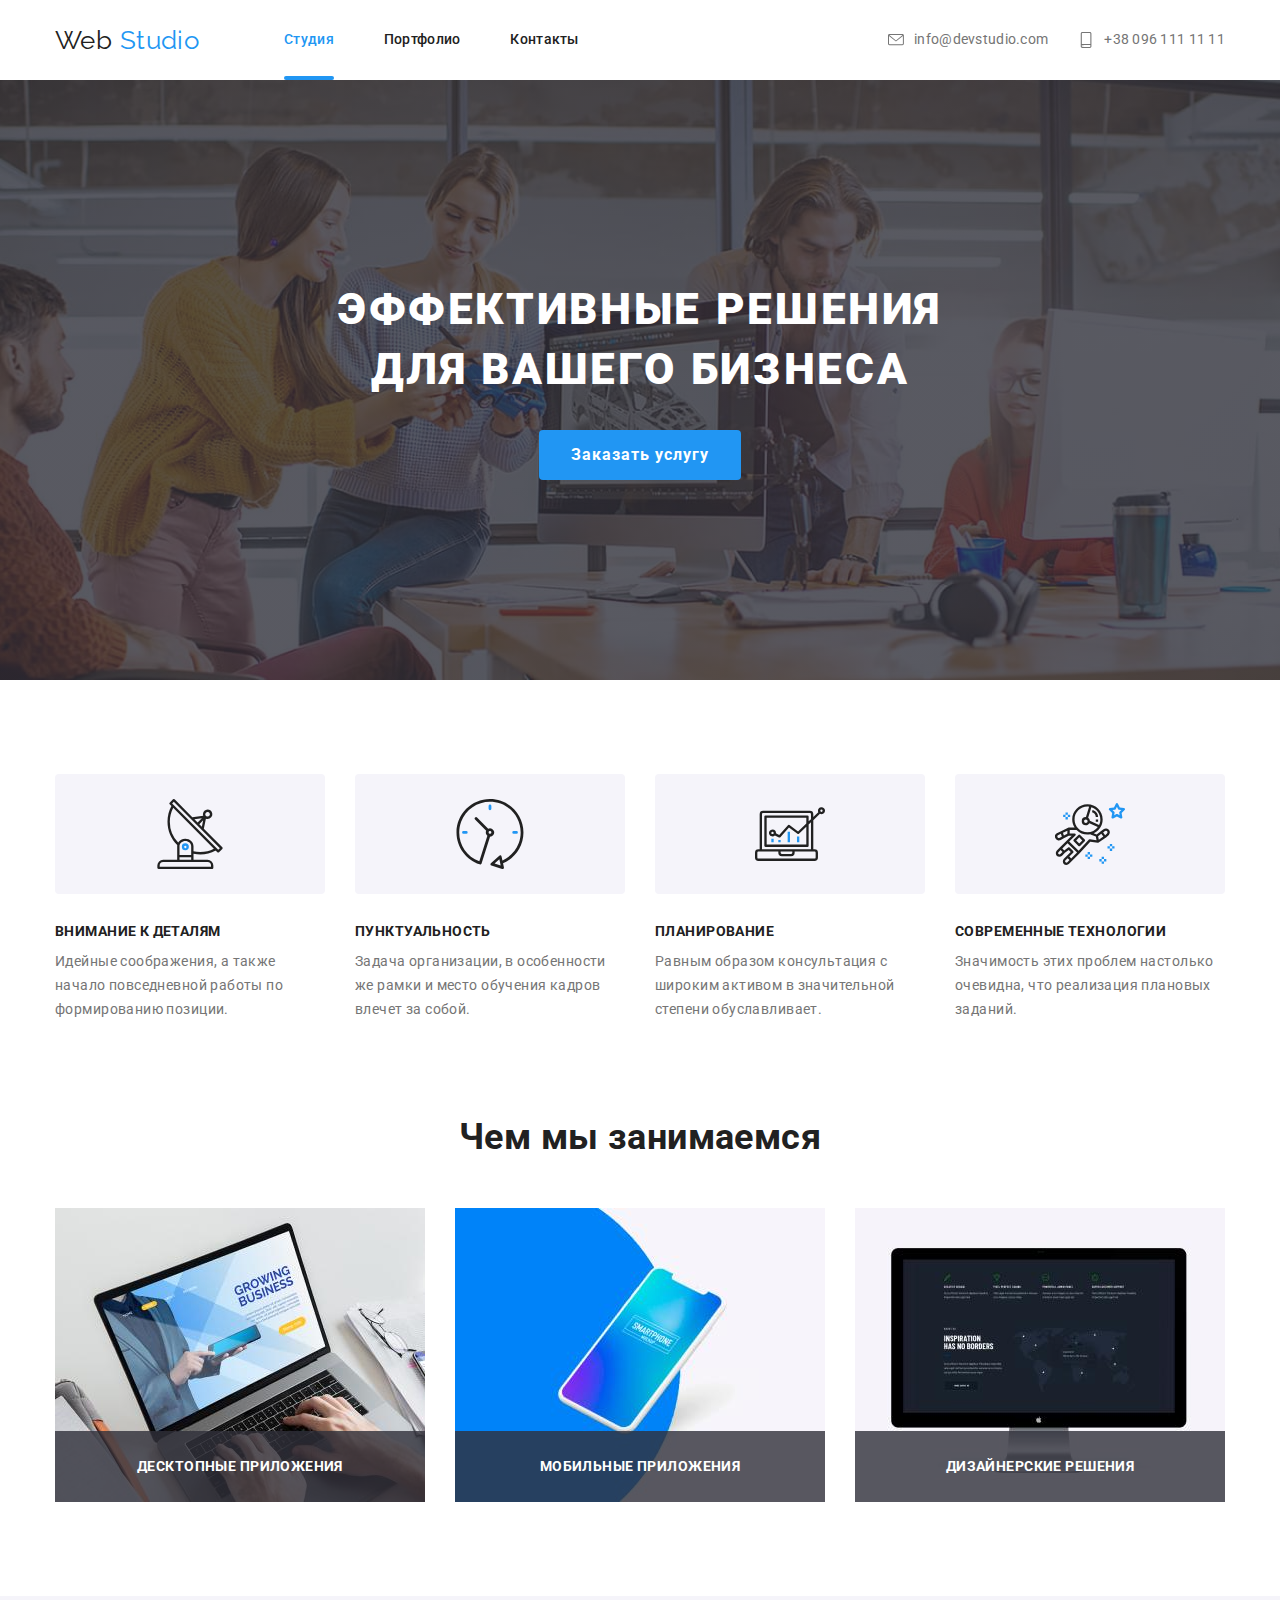
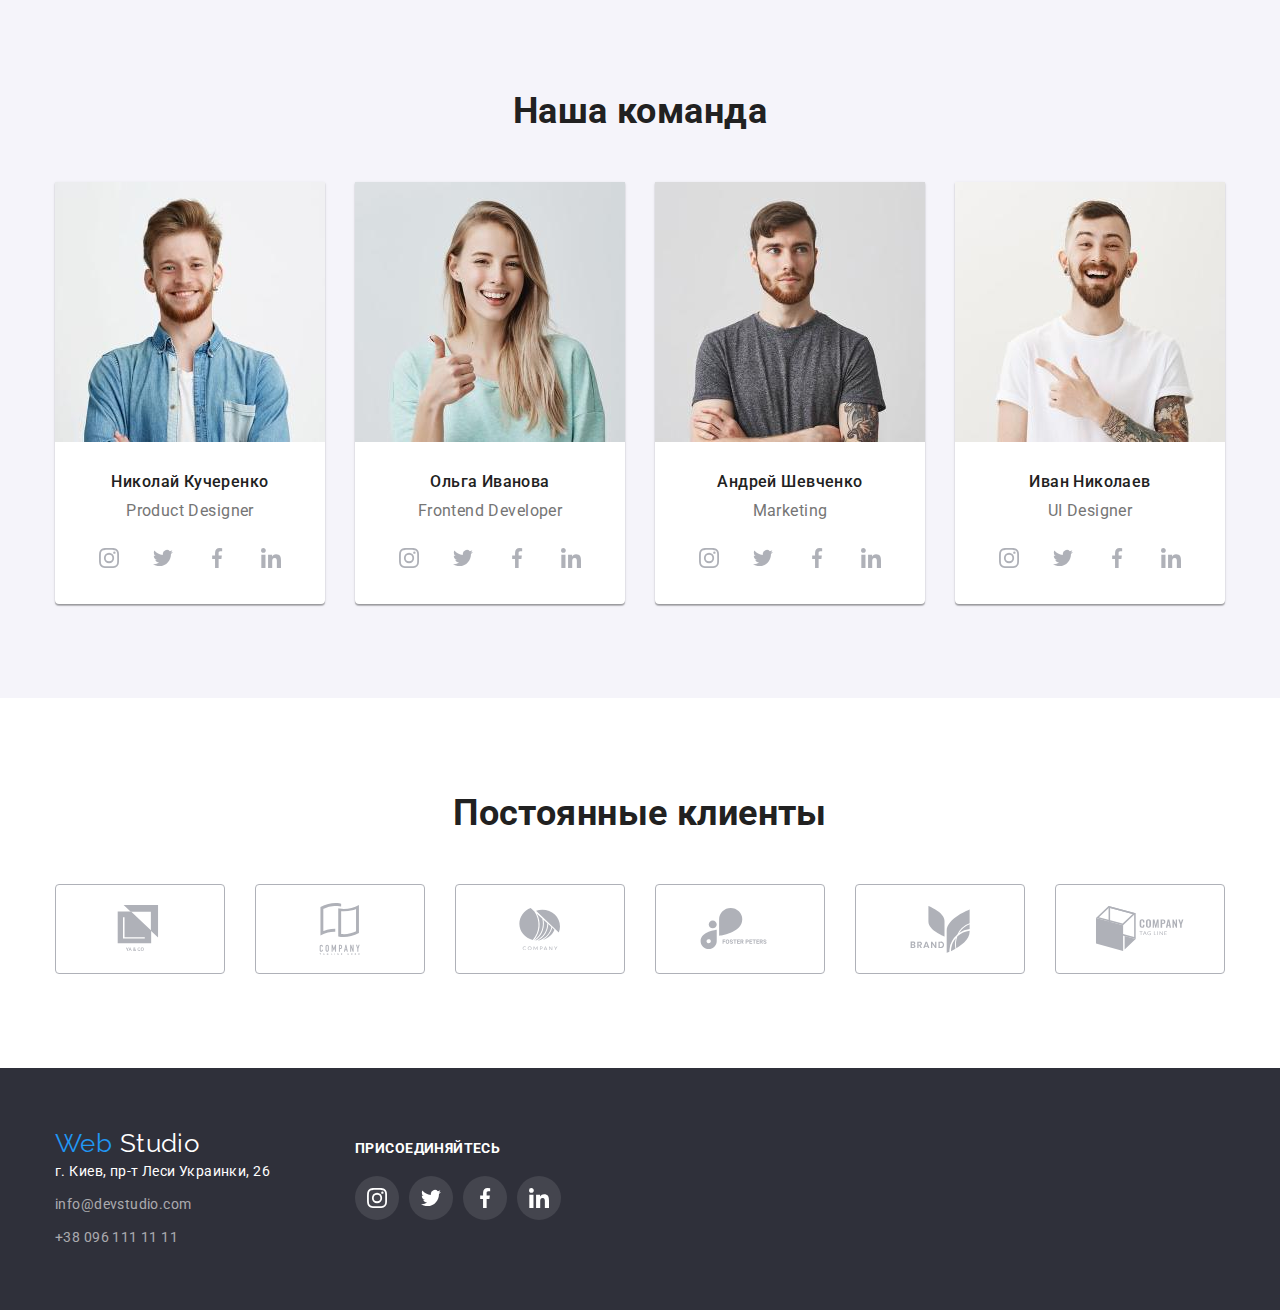
==== index.html @ b004049b "HW 5 copy" ====
<!DOCTYPE html>
<html lang="ru">
  <head>
    <meta charset="UTF-8" />
    <meta name="viewport" content="width=device-width, initial-scale=1.0" />
    <title>Web Studio</title>
    <link
      href="https://fonts.googleapis.com/css2?family=Raleway:wght@700&family=Roboto:wght@400;500;700;900&display=swap"
      rel="stylesheet"
    />
    <link
      rel="stylesheet"
      href="https://cdnjs.cloudflare.com/ajax/libs/modern-normalize/0.7.0/modern-normalize.min.css"
    />
    <link rel="stylesheet" href="./css/style.css" />
  </head>
  <body>
    <!-- Шапка сайта -->
    <header class="header">
      <div class="header-conitaner container">
        <nav class="navigation">
          <a class="logo" href="./index.html" aria-label="Логотип"
            >Web <span class="logo-accent">Studio</span></a
          >
          <ul class="navgiation-list list">
            <li class="navigation-list-item">
              <a class="navigation-list-link link active-page" href="index.html"
                >Студия</a
              >
            </li>
            <li class="navigation-list-item">
              <a class="navigation-list-link link" href="./portfolio.html"
                >Портфолио</a
              >
            </li>
            <li class="navigation-list-item">
              <a class="navigation-list-link link" href="">Контакты</a>
            </li>
          </ul>
        </nav>
        <address class="adress">
          <ul class="adress-list list">
            <li class="adress-list-item">
              <a
                class="header-adress-link link"
                href="mailto:info@devstudio.com"
                lang="en"
              >
                <svg class="adress-list-icon" , width="16" , height="11.2">
                  <use href="./images/sprite.svg#envelope"></use>
                </svg>
                info@devstudio.com
              </a>
            </li>
            <li class="adress-list-item">
              <a class="header-adress-link link" href="tel:+380961111111">
                <svg class="adress-list-icon" , width="10" , height="14.9">
                  <use href="./images/sprite.svg#smartphone"></use>
                </svg>
                +38 096 111 11 11
              </a>
            </li>
          </ul>
        </address>
      </div>
    </header>
    <main>
      <!--HERO секция-->
      <section class="hero">
        <div class="container">
          <h1 class="hero-title">
            Эффективные решения <br />
            для вашего бизнеса
          </h1>
          <button class="modal-btn">Заказать услугу</button>
        </div>
      </section>
      <!--Почему мы-->
      <section class="about-us-section section">
        <div class="container">
          <h2 class="section-header" hidden>Почему мы</h2>
          <ul class="about-us-list list">
            <li class="about-us-list-item details">
              <div class="about-us-list-img-block">
                <svg class="about-us-icon">
                  <use href="./images/sprite.svg#antenna"></use>
                </svg>
              </div>
              <h3 class="about-us-list-header">Внимание к деталям</h3>
              <p class="about-us-list-text">
                Идейные соображения, а также начало повседневной работы по
                формированию позиции.
              </p>
            </li>
            <li class="about-us-list-item on-time">
              <div class="about-us-list-img-block">
                <svg class="about-us-icon">
                  <use href="./images/sprite.svg#clock"></use>
                </svg>
              </div>
              <h3 class="about-us-list-header">Пунктуальность</h3>
              <p class="about-us-list-text">
                Задача организации, в особенности же рамки и место обучения
                кадров влечет за собой.
              </p>
            </li>
            <li class="about-us-list-item planning">
              <div class="about-us-list-img-block">
                <svg class="about-us-icon">
                  <use href="./images/sprite.svg#diagram"></use>
                </svg>
              </div>
              <h3 class="about-us-list-header">Планирование</h3>
              <p class="about-us-list-text">
                Равным образом консультация с широким активом в значительной
                степени обуславливает.
              </p>
            </li>
            <li class="about-us-list-item techno">
              <div class="about-us-list-img-block">
                <svg class="about-us-icon">
                  <use href="./images/sprite.svg#astronaut"></use>
                </svg>
              </div>
              <h3 class="about-us-list-header">Современные технологии</h3>
              <p class="about-us-list-text">
                Значимость этих проблем настолько очевидна, что реализация
                плановых заданий.
              </p>
            </li>
          </ul>
        </div>
      </section>
      <!--Чем мы занимаемся-->
      <section class="what-we-do section">
        <div class="container">
          <h2 class="section-header">Чем мы занимаемся</h2>
          <ul class="what-we-do-list list">
            <li class="what-we-do-list-item">
              <img
                class="what-we-do-list-img"
                src="./images/whatwedo/notebook.jpg"
                alt="фото ноутбука"
                width="370"
                height="294"
              />
              <h3 class="what-we-do-list-name">Десктопные приложения</h3>
            </li>
            <li class="what-we-do-list-item">
              <img
                class="what-we-do-list-img"
                src="./images/whatwedo/mobile.jpg"
                alt="фото мобильного телефона"
                width="370"
                height="294"
              />
              <h3 class="what-we-do-list-name">Мобильные приложения</h3>
            </li>
            <li class="what-we-do-list-item">
              <img
                class="what-we-do-list-img"
                src="./images/whatwedo/desktop.jpg"
                alt="фото настольного компютера"
                width="370"
                height="294"
              />
              <h3 class="what-we-do-list-name">Дизайнерские решения</h3>
            </li>
          </ul>
        </div>
      </section>
      <!--Наша команда-->
      <section class="our-team section">
        <div class="container">
          <h3 class="section-header">Наша команда</h3>
          <ul class="our-team-list list">
            <li class="our-team-list-item">
              <img
                class="our-team-list-img"
                src="./images/team/member1.jpg"
                alt="фото сотрудника"
                width="270"
                height="260"
              />
              <h3 class="out-team-list-name">Николай Кучеренко</h3>
              <p class="our-team-list-position" lang="en">Product Designer</p>
              <ul class="our-team-social-links-list list">
                <li class="our-team-social-links">
                  <a
                    class="our-team-social-links-item link"
                    href=""
                    aria-label="ссылка на инстаграм"
                  >
                    <span class="visually-hidden">Insragram</span>
                    <svg class="our-team-social-links-icon">
                      <use href="./images/sprite.svg#instagram"></use>
                    </svg>
                  </a>
                </li>
                <li class="our-team-social-links">
                  <a
                    class="our-team-social-links-item link"
                    href=""
                    aria-label="ссылка на твиттер"
                  >
                    <span class="visually-hidden">Twitter</span>
                    <svg class="our-team-social-links-icon">
                      <use href="./images/sprite.svg#twitter"></use>
                    </svg>
                  </a>
                </li>
                <li class="our-team-social-links">
                  <a
                    class="our-team-social-links-item link"
                    href=""
                    aria-label="ссылка на фейсбук"
                  >
                    <span class="visually-hidden">Facebook</span>
                    <svg class="our-team-social-links-icon">
                      <use href="./images/sprite.svg#facebook"></use>
                    </svg>
                  </a>
                </li>
                <li class="our-team-social-links">
                  <a
                    class="our-team-social-links-item link"
                    href=""
                    aria-label="ссылка на линкедин"
                  >
                    <span class="visually-hidden">LinkedIn</span>
                    <svg class="our-team-social-links-icon">
                      <use href="./images/sprite.svg#linkedin"></use>
                    </svg>
                  </a>
                </li>
              </ul>
            </li>
            <li class="our-team-list-item">
              <img
                class="our-team-list-img"
                src="./images/team/member2.jpg"
                alt="фото сотрудника"
                width="270"
                height="260"
              />
              <h3 class="out-team-list-name">Ольга Иванова</h3>
              <p class="our-team-list-position" lang="en">Frontend Developer</p>
              <ul class="our-team-social-links-list list">
                <li class="our-team-social-links">
                  <a
                    class="our-team-social-links-item link"
                    href=""
                    aria-label="ссылка на инстаграм"
                  >
                    <span class="visually-hidden">Insragram</span>
                    <svg class="our-team-social-links-icon">
                      <use href="./images/sprite.svg#instagram"></use>
                    </svg>
                  </a>
                </li>
                <li class="our-team-social-links">
                  <a
                    class="our-team-social-links-item link"
                    href=""
                    aria-label="ссылка на твиттер"
                  >
                    <span class="visually-hidden">Twitter</span>
                    <svg class="our-team-social-links-icon">
                      <use href="./images/sprite.svg#twitter"></use>
                    </svg>
                  </a>
                </li>
                <li class="our-team-social-links">
                  <a
                    class="our-team-social-links-item link"
                    href=""
                    aria-label="ссылка на фейсбук"
                  >
                    <span class="visually-hidden">Facebook</span>
                    <svg class="our-team-social-links-icon">
                      <use href="./images/sprite.svg#facebook"></use>
                    </svg>
                  </a>
                </li>
                <li class="our-team-social-links">
                  <a
                    class="our-team-social-links-item link"
                    href=""
                    aria-label="ссылка на линкедин"
                  >
                    <span class="visually-hidden">LinkedIn</span>
                    <svg class="our-team-social-links-icon">
                      <use href="./images/sprite.svg#linkedin"></use>
                    </svg>
                  </a>
                </li>
              </ul>
            </li>
            <li class="our-team-list-item">
              <img
                class="our-team-list-img"
                src="./images/team/member3.jpg"
                alt="фото сотрудника"
                width="270"
                height="260"
              />
              <h3 class="out-team-list-name">Андрей Шевченко</h3>
              <p class="our-team-list-position" lang="en">Marketing</p>
              <ul class="our-team-social-links-list list">
                <li class="our-team-social-links">
                  <a
                    class="our-team-social-links-item link"
                    href=""
                    aria-label="ссылка на инстаграм"
                  >
                    <span class="visually-hidden">Insragram</span>
                    <svg class="our-team-social-links-icon">
                      <use href="./images/sprite.svg#instagram"></use>
                    </svg>
                  </a>
                </li>
                <li class="our-team-social-links">
                  <a
                    class="our-team-social-links-item link"
                    href=""
                    aria-label="ссылка на твиттер"
                  >
                    <span class="visually-hidden">Twitter</span>
                    <svg class="our-team-social-links-icon">
                      <use href="./images/sprite.svg#twitter"></use>
                    </svg>
                  </a>
                </li>
                <li class="our-team-social-links">
                  <a
                    class="our-team-social-links-item link"
                    href=""
                    aria-label="ссылка на фейсбук"
                  >
                    <span class="visually-hidden">Facebook</span>
                    <svg class="our-team-social-links-icon">
                      <use href="./images/sprite.svg#facebook"></use>
                    </svg>
                  </a>
                </li>
                <li class="our-team-social-links">
                  <a
                    class="our-team-social-links-item link"
                    href=""
                    aria-label="ссылка на линкедин"
                  >
                    <span class="visually-hidden">LinkedIn</span>
                    <svg class="our-team-social-links-icon">
                      <use href="./images/sprite.svg#linkedin"></use>
                    </svg>
                  </a>
                </li>
              </ul>
            </li>
            <li class="our-team-list-item">
              <img
                class="our-team-list-img"
                src="./images/team/member4.jpg"
                alt="фото сотрудника"
                width="270"
                height="260"
              />
              <h3 class="out-team-list-name">Иван Николаев</h3>
              <p class="our-team-list-position" lang="en">UI Designer</p>
              <ul class="our-team-social-links-list list">
                <li class="our-team-social-links">
                  <a
                    class="our-team-social-links-item link"
                    href=""
                    aria-label="ссылка на инстаграм"
                  >
                    <span class="visually-hidden">Insragram</span>
                    <svg class="our-team-social-links-icon">
                      <use href="./images/sprite.svg#instagram"></use>
                    </svg>
                  </a>
                </li>
                <li class="our-team-social-links">
                  <a
                    class="our-team-social-links-item link"
                    href=""
                    aria-label="ссылка на твиттер"
                  >
                    <span class="visually-hidden">Twitter</span>
                    <svg class="our-team-social-links-icon">
                      <use href="./images/sprite.svg#twitter"></use>
                    </svg>
                  </a>
                </li>
                <li class="our-team-social-links">
                  <a
                    class="our-team-social-links-item link"
                    href=""
                    aria-label="ссылка на фейсбук"
                  >
                    <span class="visually-hidden">Facebook</span>
                    <svg class="our-team-social-links-icon">
                      <use href="./images/sprite.svg#facebook"></use>
                    </svg>
                  </a>
                </li>
                <li class="our-team-social-links">
                  <a
                    class="our-team-social-links-item link"
                    href=""
                    aria-label="ссылка на линкедин"
                  >
                    <span class="visually-hidden">LinkedIn</span>
                    <svg class="our-team-social-links-icon">
                      <use href="./images/sprite.svg#linkedin"></use>
                    </svg>
                  </a>
                </li>
              </ul>
            </li>
          </ul>
        </div>
      </section>
      <!--Постоянные клиенты-->
      <section class="clients section">
        <div class="container">
          <h2 class="section-header">Постоянные клиенты</h2>
          <ul class="clients-list list">
            <li class="clients-list-item">
              <a
                class="clients-list-link link"
                href=""
                aria-label="логотип клиента один"
              >
                <span class="visually-hidden">логотип клиента 1</span>
                <svg class="client-list-link-icon" height="49.23">
                  <use href="./images/sprite.svg#logo1"></use>
                </svg>
              </a>
            </li>
            <li class="clients-list-item">
              <a
                class="clients-list-link link"
                href=""
                aria-label="логотип клиента два"
              >
                <span class="visually-hidden">логотип клиента 2</span>
                <svg class="client-list-link-icon" , height="52">
                  <use href="./images/sprite.svg#logo2"></use>
                </svg>
              </a>
            </li>
            <li class="clients-list-item">
              <a
                class="clients-list-link link"
                href=""
                aria-label="логотип клиента три"
              >
                <span class="visually-hidden">логотип клиента 3</span>
                <svg class="client-list-link-icon" , height="42.6">
                  <use href="./images/sprite.svg#logo3"></use>
                </svg>
              </a>
            </li>
            <li class="clients-list-item">
              <a
                class="clients-list-link link"
                href=""
                aria-label="логотип клиента четыри"
              >
                <span class="visually-hidden">логотип клиента 4</span>
                <svg class="client-list-link-icon" , height="42.02">
                  <use href="./images/sprite.svg#logo4"></use>
                </svg>
              </a>
            </li>
            <li class="clients-list-item">
              <a
                class="clients-list-link link"
                href=""
                aria-label="логотип клиента пять"
              >
                <span class="visually-hidden">логотип клиента 5</span>
                <svg class="client-list-link-icon" , height="47">
                  <use href="./images/sprite.svg#logo5"></use>
                </svg>
              </a>
            </li>
            <li class="clients-list-item">
              <a
                class="clients-list-link link"
                href=""
                aria-label="логотип клиента шесть"
              >
                <span class="visually-hidden">логотип клиента 6</span>
                <svg class="client-list-link-icon" , height="45.44">
                  <use href="./images/sprite.svg#logo6"></use>
                </svg>
              </a>
            </li>
          </ul>
        </div>
      </section>
    </main>
    <!--Контакты-->
    <footer class="footer">
      <div class="footer-container container">
        <div class="footer-block">
          <a class="logo footer-logo" href="./index.html" aria-label="Логотип"
            >Web <span class="logo-footer-accent">Studio</span></a
          >
          <ul class="footer-adress-list list">
            <li class="footer-adress-item">
              <a
                class="footer-adress link"
                href="https://goo.gl/maps/bMKYZDrt7HzqNCvu6"
                target="_blank"
              >
                г. Киев, пр-т Леси Украинки, 26
              </a>
            </li>
            <li class="footer-adress-item">
              <a
                class="footer-email link"
                href="mailto:info@devstudio.com"
                lang="en"
                >info@devstudio.com</a
              >
            </li>
            <li class="footer-adress-item">
              <a class="footer-tel link" href="tel:+380961111111"
                >+38 096 111 11 11</a
              >
            </li>
          </ul>
        </div>
        <div class="footer-block">
          <b class="footer-title">присоединяйтесь</b>
          <ul class="footer-social-links-list list">
            <li class="footer-social-link-item instagram">
              <a
                class="footer-social-links-link link"
                href=""
                aria-label="ссылка на инстаграм"
              >
                <span class="visually-hidden">Instagram</span>
                <svg class="footer-social-icons">
                  <use href="./images/sprite.svg#instagram"></use>
                </svg>
              </a>
            </li>
            <li class="footer-social-link-item twitter">
              <a
                class="footer-social-links-link link"
                href=""
                aria-label="ссылка на твиттер"
              >
                <span class="visually-hidden">Twitter</span>
                <svg class="footer-social-icons">
                  <use href="./images/sprite.svg#twitter"></use>
                </svg>
              </a>
            </li>
            <li class="footer-social-link-item facebook">
              <span class="visually-hidden">Facebook</span>
              <a
                class="footer-social-links-link link"
                href=""
                aria-label="ссылка на фейсбук"
              >
                <span class="visually-hidden">Twitter</span>
                <svg class="footer-social-icons">
                  <use href="./images/sprite.svg#facebook"></use>
                </svg>
              </a>
            </li>
            <li class="footer-social-link-item linkedin">
              <a
                class="footer-social-links-link link"
                href=""
                aria-label="ссылка на линкедин"
              >
                <span class="visually-hidden">LinkedIn</span>
                <svg class="footer-social-icons">
                  <use href="./images/sprite.svg#linkedin"></use>
                </svg>
              </a>
            </li>
          </ul>
        </div>
      </div>
    </footer>
  </body>
</html>
---- css/style.css ----
:root {
  --main-font: "Roboto", sans-serif;
  --secondary-font: "Raleway", sans-serif;
  --title-dark-theme-color: #ffffff;
  --title-light-theme-color: #212121;
  --modal-btn-color: #2196f3;
  --modal-btn-text-color: #ffffff;
  --text-dark-theme-color: rgba(255, 255, 255, 0.6);
  --text-light-theme-color: #757575;
  --accent-color: #2196f3;
  --timing-function: cubic-bezier(0.4, 0, 0.2, 1);

  --portfolio-butto-color: #f5f4fa;
}

body {
  font-family: var(--main-font);
  font-weight: 400;
  font-size: 14px;
  line-height: 1.71;
  letter-spacing: 0.03em;

  color: var(--text-light-theme-color);

  background-color: #ffffff;
}
.section {
  padding-bottom: 94px;
  padding-top: 94px;
}

.container {
  width: 1200px;
  padding-left: 15px;
  padding-right: 15px;
  margin-left: auto;
  margin-right: auto;
}

.link {
  display: block;
  text-decoration: none;
}

.list {
  padding: 0;
  margin: 0;
  list-style: none;
}

.visually-hidden {
  position: absolute;
  width: 1px;
  height: 1px;
  margin: -1px;
  border: 0;
  padding: 0;
  clip: rect(0 0 0 0);
  overflow: hidden;
}
/* HEADER */
.header-conitaner,
.navigation {
  display: flex;
  align-items: center;
}

.logo {
  margin-right: 85px;
  font-family: var(--secondary-font);
  font-size: 26px;
  line-height: 1.19;

  text-decoration: none;

  color: var(--title-light-theme-color);
}

.logo .logo-accent {
  color: var(--accent-color);
}
.navgiation-list {
  display: flex;
}
.navigation-list-item:not(:last-child) {
  margin-right: 50px;
}

.navigation-list-link {
  padding-top: 32px;
  padding-bottom: 0px;
  font-weight: 500;
  font-size: 14px;
  line-height: 1.14;
  letter-spacing: 0.02em;

  color: var(--title-light-theme-color);

  transition-property: color, background-color;
  transition-duration: 250ms;
  transition-timing-function: var(--timing-function);
}

.adress-list-item:not(:last-child) {
  margin-right: 30px;
}

.header-adress-link {
  display: flex;
  align-items: center;
  color: var(--text-light-theme-color);

  transition-property: color;
  transition-duration: 250ms;
}
.adress-list-icon {
  width: 16px;
  height: 16px;
  fill: currentColor;
  margin-right: 10px;
}

.navigation-list-link::after {
  display: block;
  margin-top: 28px;
  width: auto;
  height: 4px;
  background-color: var(--accent-color);
  content: "";
  border-radius: 2px;
  opacity: 0;

  transition-property: opacity;
  transition-duration: 250ms;
  transition-timing-function: var(--timing-function);
}

.navigation-list-link:focus::after,
.navigation-list-link:hover::after {
  opacity: 1;
}

.header-adress-link:focus,
.header-adress-link:hover,
.navigation-list-link:focus,
.navigation-list-link:hover {
  color: var(--accent-color);
}

.active-page {
  color: var(--accent-color);
  padding-bottom: 0px;
}

.active-page::after {
  display: block;
  margin-top: 28px;
  width: auto;
  height: 4px;
  background-color: var(--accent-color);
  content: "";
  border-radius: 2px;
  opacity: 1;
}

.adress {
  margin-left: auto;
}

.adress-list {
  display: flex;

  font-weight: 400;
  font-style: normal;
  font-size: 14px;
  line-height: 1.14;
  letter-spacing: 0.02em;

  fill: var(--text-light-theme-color);
}
/* HERO SECTION */
.hero {
  height: 600px;
  max-width: 1600px;
  padding-left: 15px;
  padding-right: 15px;
  margin-left: auto;
  margin-right: auto;
  text-align: center;

  background-image: linear-gradient(
      rgba(47, 48, 58, 0.8),
      rgba(47, 48, 58, 0.8)
    ),
    url(../images/Hero-img.jpg);
  background-repeat: no-repeat;
  background-position: center;
  background-color: black;
}

.hero-title {
  margin: 0px;
  padding-top: 200px;
  padding-bottom: 30px;
  font-weight: 900;
  font-size: 44px;
  line-height: 1.36;

  letter-spacing: 0.06em;
  text-transform: uppercase;

  color: var(--title-dark-theme-color);
}
.modal-btn {
  border-style: none;
  border-radius: 4px;
  padding: 10px 32px;
  font-weight: 700;
  font-size: 16px;
  line-height: 1.87;
  text-align: center;
  letter-spacing: 0.06em;
  color: var(--modal-btn-text-color);
  background-color: var(--modal-btn-color);
}

/* Почему мы */
.about-us-section {
  padding-bottom: 0;
}

.about-us-list-header {
  margin-top: 30px;
  margin-bottom: 10px;
  font-weight: 700;
  font-size: 14px;
  line-height: 1.14;
  text-transform: uppercase;

  color: var(--title-light-theme-color);
}

.about-us-list {
  display: flex;
  justify-content: space-between;
}

.about-us-list-item {
  width: 270px;
}

.about-us-list-img-block {
  display: inline-flex;
  justify-content: center;
  align-items: center;
  width: 270px;
  height: 120px;
  background: #f5f4fa;
  border-radius: 4px;
  background-repeat: no-repeat;
  background-position: center;
}

.about-us-icon {
  width: 70px;
  height: 70px;
}
.about-us-list-text {
  margin-top: 0px;
  margin-bottom: 0px;
}
/* Чем мы занимаемся */
.section-header {
  margin-top: 0px;
  margin-bottom: 50px;
  font-weight: 700;
  font-size: 36px;
  line-height: 1.17;
  text-align: center;

  color: var(--title-light-theme-color);
}

.what-we-do-list {
  display: flex;
  justify-content: space-between;
}
.what-we-do-list-img {
  display: block;
}

.what-we-do-list-item {
  position: relative;
}

.what-we-do-list-name {
  width: 100%;

  position: absolute;

  bottom: 0;

  margin: 0;
  padding-top: 27px;
  padding-bottom: 27px;

  font-weight: 700;
  font-size: 14px;
  line-height: 1.17;
  text-align: center;
  text-transform: uppercase;

  color: var(--title-dark-theme-color);
  background-color: rgba(47, 48, 58, 0.8); /* заглушка */
}

/* Наша команда */
.our-team {
  background: #f5f4fa;
}
.our-team-list {
  display: flex;
  justify-content: space-between;
}

.our-team-list-item {
  width: 270px;
  padding-bottom: 24px;
  background: #ffffff;
  box-shadow: 0px 2px 1px rgba(0, 0, 0, 0.2), 0px 1px 1px rgba(0, 0, 0, 0.14),
    0px 1px 3px rgba(0, 0, 0, 0.12);
  border-radius: 0px 0px 4px 4px;
}

.our-team-list-img {
  display: block;
}
.out-team-list-name {
  margin-top: 30px;
  margin-bottom: 10px;
  font-weight: 500;
  font-size: 16px;
  line-height: 1.19;

  text-align: center;

  color: var(--title-light-theme-color);
}

.our-team-list-position {
  margin-top: 0px;
  margin-bottom: 16px;
  font-size: 16px;
  line-height: 1.19;

  text-align: center;
}
.our-team-social-links-list {
  display: flex;
  justify-content: center;
}

.our-team-social-links {
  width: 44px;
  height: 44px;
  border-radius: 22px;
}

.our-team-social-links:not(:last-child) {
  margin-right: 10px;
}

.our-team-social-links-item {
  display: inline-flex;
  justify-content: center;
  align-items: center;
  width: 44px;
  height: 44px;
  border-radius: 50%;
  fill: #afb1b8;

  transition-property: fill, background-color;
  transition-duration: 250ms;
  transition-timing-function: var(--timing-function);
}

.our-team-social-links-item:hover,
.our-team-social-links-item:focus {
  fill: #fff;
  background-color: var(--accent-color);
  cursor: pointer;
}

.our-team-social-links-icon {
  width: 20px;
  height: 20px;
}

/* Постоянные клиенты */
.clients-list {
  display: flex;
  justify-content: space-between;
}

.clients-list-link {
  display: inline-flex;
  align-items: center;
  justify-content: center;
  width: 170px;
  height: 90px;

  color: #afb1b8;
  border: 1px solid #afb1b8;
  border-radius: 4px;

  transition-property: color, border;
  transition-duration: 250ms;
  transition-timing-function: var(--timing-function);
}

.client-list-link-icon {
  fill: currentColor;
}

.clients-list-link:hover,
.clients-list-link:focus {
  border: 1px solid var(--accent-color);
  color: var(--accent-color);
  cursor: pointer;
}

/* FOOTER */
.footer {
  background: #2f303a;
}

.footer-container {
  display: flex;
  padding-top: 60px;
  padding-bottom: 60px;
}

.footer-block {
  width: 270px;
}

.footer-block:not(:last-child) {
  margin-right: 30px;
}

.footer-logo {
  padding-bottom: 20px;
  color: var(--accent-color);
}

.logo .logo-footer-accent {
  color: var(--title-dark-theme-color);
}

.footer-adress-item:not(:last-child) {
  margin-bottom: 9px;
}

.footer-adress {
  color: var(--title-dark-theme-color);
}

.footer-tel,
.footer-email {
  color: rgba(255, 255, 255, 0.6);
}

.footer-title {
  display: block;
  margin-top: 12px;
  margin-bottom: 20px;
  font-weight: 700;
  font-size: 14px;
  line-height: 1.15;

  text-transform: uppercase;

  color: var(--title-dark-theme-color);
}

.footer-social-links-list {
  display: flex;
}

.footer-social-link-item:not(:last-child) {
  margin-right: 10px;
}

.footer-social-links-link {
  display: inline-flex;
  align-items: center;
  justify-content: center;
  color: var(--title-dark-theme-color);
  width: 44px;
  height: 44px;
  border-radius: 22px;

  background-color: rgba(255, 255, 255, 0.1);
  background-repeat: no-repeat;
  background-position: center;

  transition-property: background-color;
  transition-duration: 250ms;
  transition-timing-function: var(--timing-function);
}

.footer-social-icons {
  width: 20px;
  height: 20px;
  fill: currentColor;
}
.footer-social-links-link:hover,
.footer-social-links-link:focus {
  background-color: var(--accent-color);
  cursor: pointer;
}

/* СТРАНИЦА ПОРТФОЛИО */
.portfolio-container {
  padding-top: 93px;
}

.portfolio-navigation-list {
  display: flex;
  justify-content: center;
  text-align: center;
}
.portfolio-button {
  padding: 6px 22px;
  font-weight: 500;
  font-size: 16px;
  line-height: 1.62;

  text-align: center;

  color: var(--title-light-theme-color);
  background-color: var(--portfolio-butto-color);

  border: 0;
  border-radius: 4px;
}
.portfolio-navigation-list-item:not(:last-child) {
  margin-right: 8px;
}

.portfolio-button:hover,
.portfolio-button:focus {
  color: var(--title-dark-theme-color);
  background-color: var(--accent-color);
  box-shadow: 0px 2px 2px rgba(0, 0, 0, 0.12), 0px 1px 2px rgba(0, 0, 0, 0.08),
    0px 3px 1px rgba(0, 0, 0, 0.1);
  cursor: pointer;
}

.portfolio-list-container {
  margin-top: 50px;
  margin-bottom: 94px;
}

.portfolio-list {
  display: flex;
  flex-wrap: wrap;
}

.portfolio-list-item {
  width: 370px;
  margin-right: 30px;
  margin-bottom: 30px;
}

.portfolio-list-link:hover,
.portfolio-list-link:focus {
  box-shadow: 1px 4px 6px rgba(0, 0, 0, 0.16), 0px 4px 4px rgba(0, 0, 0, 0.06),
    0px 1px 1px rgba(0, 0, 0, 0.12);
  cursor: pointer;
}

.portfolio-list-card {
  width: 370;

  display: block;

  padding-top: 20px;
  padding-bottom: 20px;
  padding-left: 24px;
  padding-right: 24px;

  border-left: 1px solid #eeeeee;
  border-right: 1px solid #eeeeee;
  border-bottom: 1px solid #eeeeee;
}

.portfolio-list-card:nth-child(3n),
.portfolio-list-item:nth-child(3n) {
  margin-right: 0;
}

.portfolio-list-card:nth-last-child(-n + 3),
.portfolio-list-item:nth-last-child(-n + 3) {
  margin-bottom: 0;
}

.portfolio-list-img {
  display: block;
}

.portfolio-list-img-hover {
  position: relative;
  overflow: hidden;
}

.portfolio-list-text-hover {
  position: absolute;
  top: 0;
  transform: translateY(100%);
  height: 294px;
}

.portfolio-list-text-hover {
  position: absolute;
  top: 0;

  transform: translateY(100%);

  height: 100%;

  padding: 24px;
  margin: 0;

  font-size: 18px;
  line-height: 1.56;

  color: var(--title-dark-theme-color);
  background-color: rgba(33, 150, 243, 0.9);

  transition-property: transform;
  transition-duration: 250ms;
  transition-timing-function: var(--timing-function);
}

.portfolio-list-link:hover .portfolio-list-text-hover,
.portfolio-list-link:focus .portfolio-list-text-hover {
  transform: translateY(0);
}

.portfolio-list-header {
  margin: 0;
  margin-bottom: 4px;
  font-weight: 700;
  font-size: 18px;
  line-height: 2;

  letter-spacing: 0.06em;

  color: var(--title-light-theme-color);
}

.portfolio-list-project-type {
  margin: 0;
  font-size: 16px;
  line-height: 1.87;
  color: var(--text-light-theme-color);
}
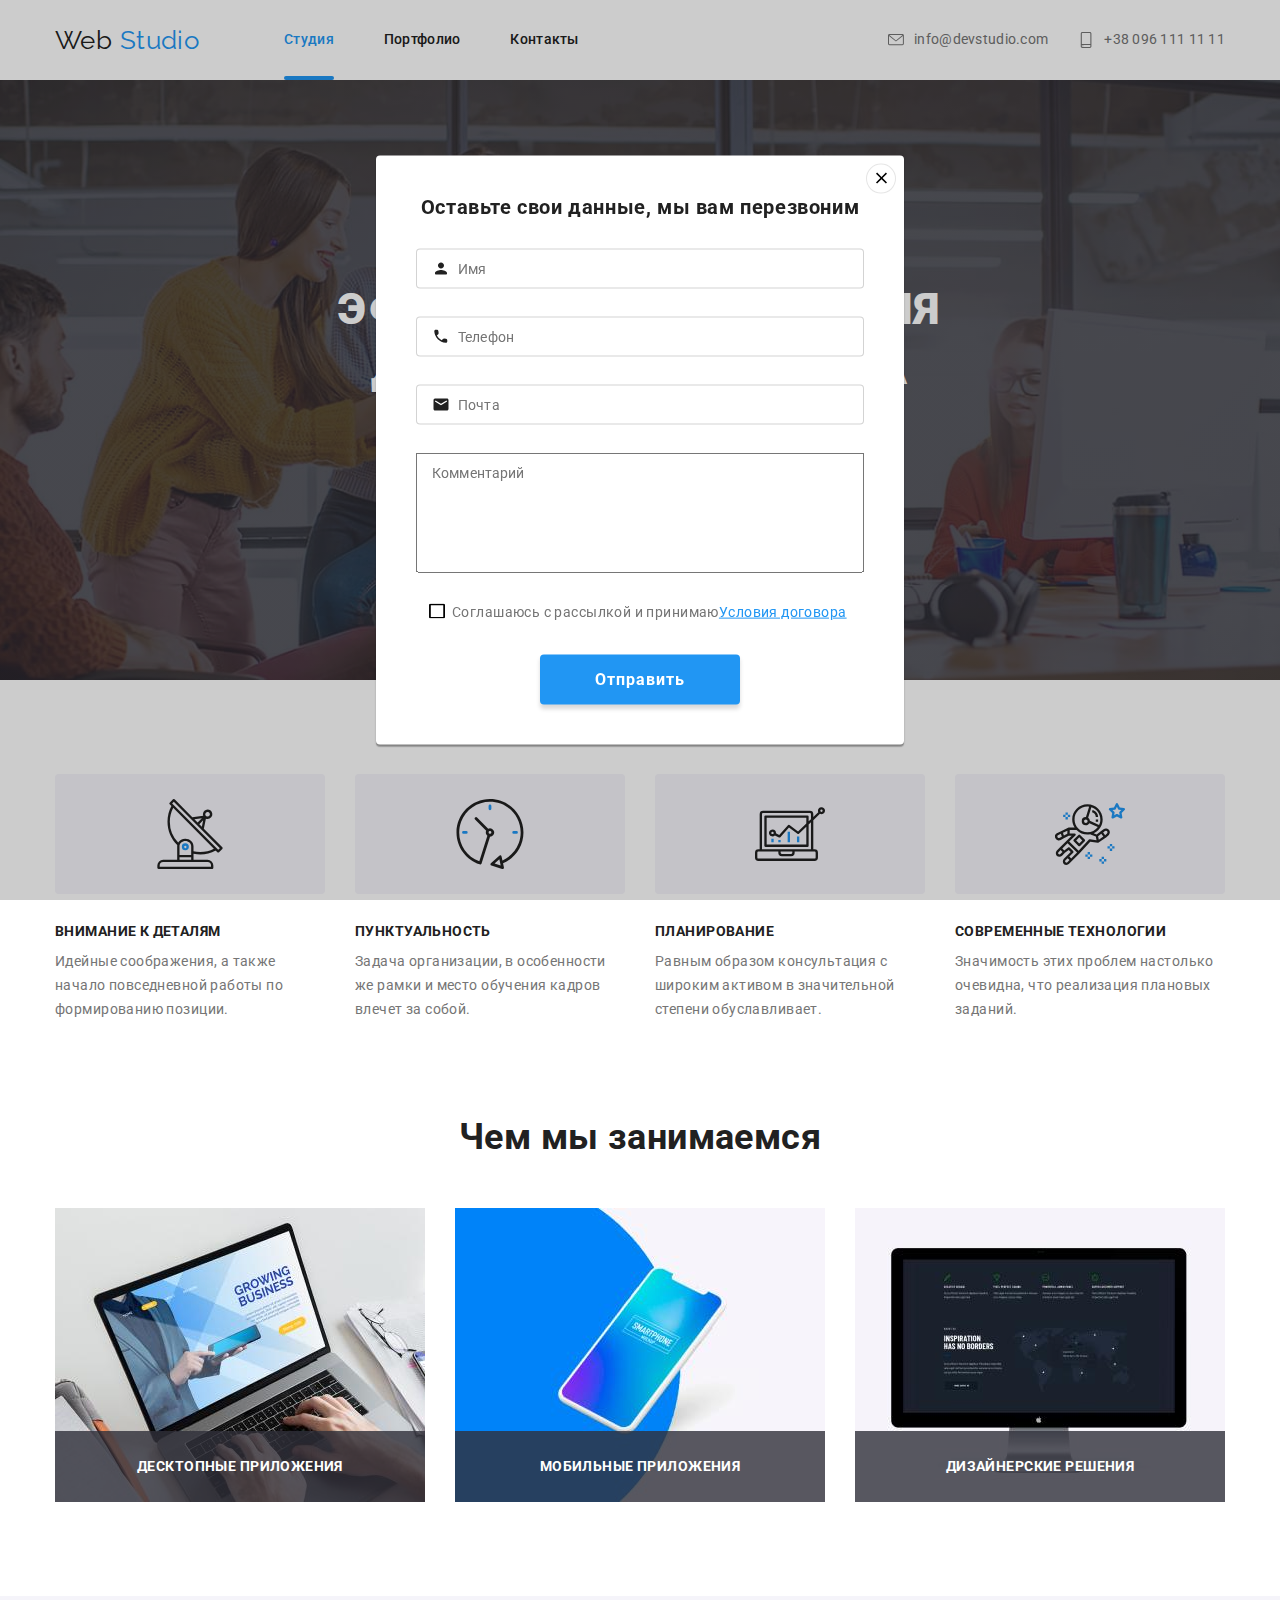
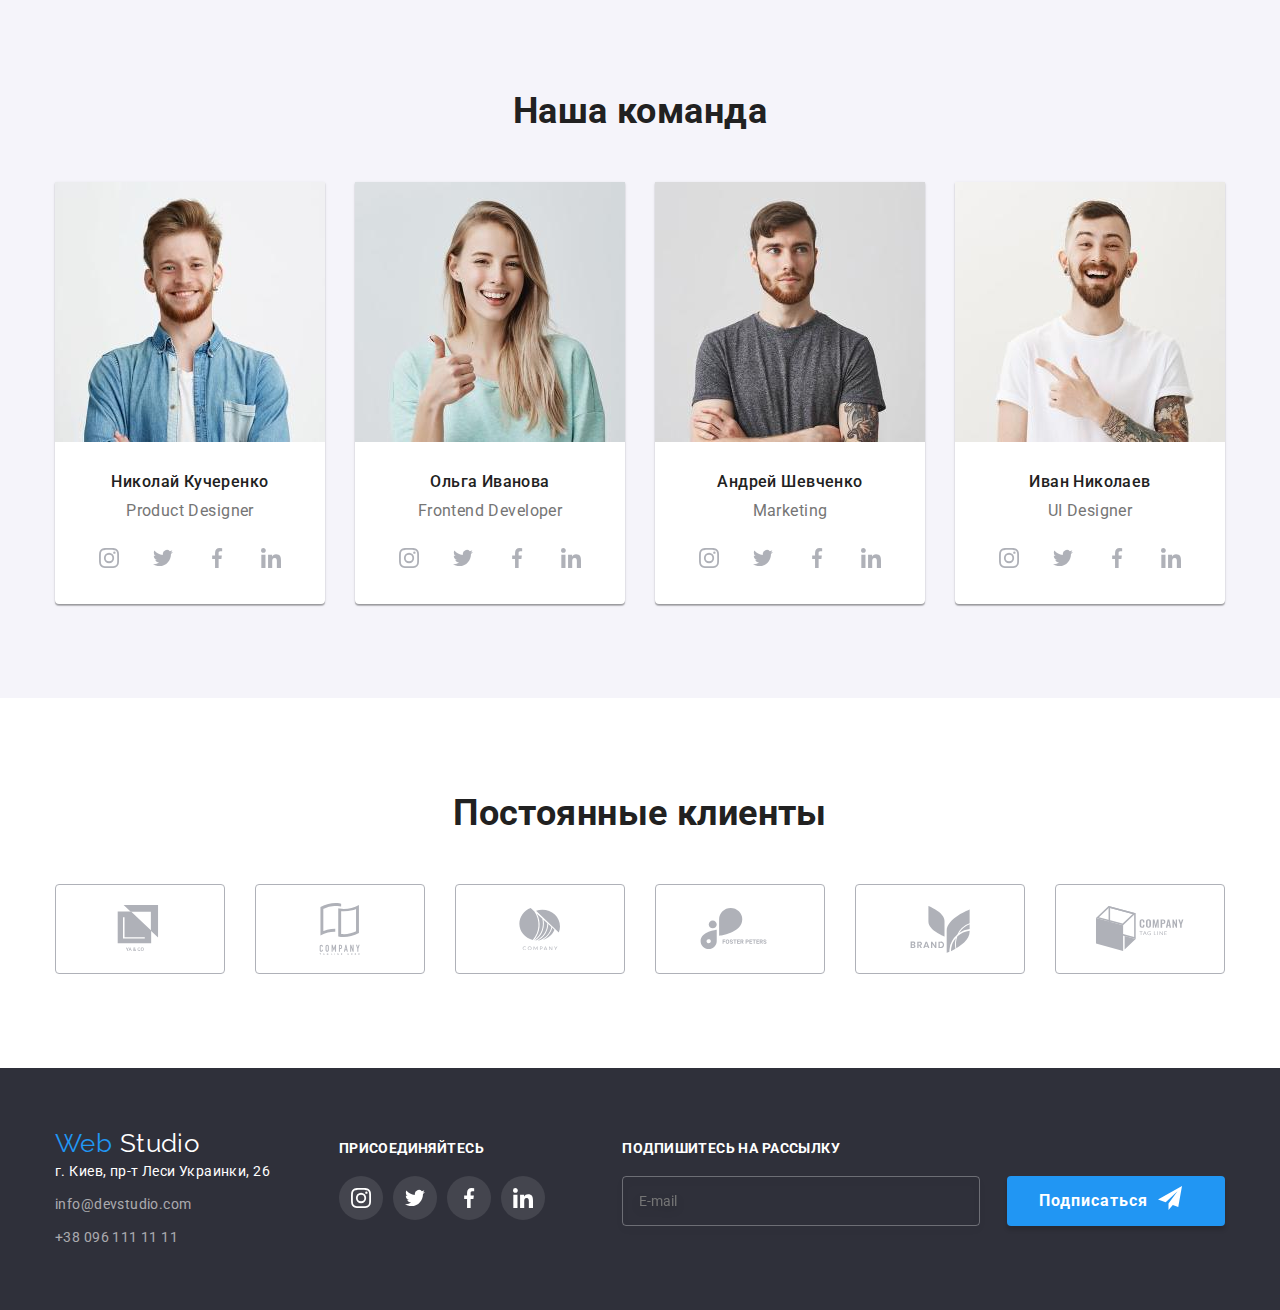
==== commit bb8d9300: "TEST 1" ====
--- a/index.html
+++ b/index.html
@@ -72,7 +72,7 @@
             Эффективные решения <br />
             для вашего бизнеса
           </h1>
-          <button class="modal-btn">Заказать услугу</button>
+          <button data-modal-open class="modal-btn">Заказать услугу</button>
         </div>
       </section>
       <!--Почему мы-->
@@ -588,7 +588,120 @@
             </li>
           </ul>
         </div>
+        <div class="footer-block">
+          <b class="footer-title">Подпишитесь на рассылку</b>
+
+          <form class="subscribe-form">
+            <input
+              type="email"
+              class="footer-email-input"
+              name="user-email"
+              placeholder="E-mail"
+              required
+            />
+            <button class="modal-btn">
+              <div class="footer-button">
+                Подписаться
+                <svg class="send-btn-icon" , width="24" , height="24">
+                  <use href="./images/sprite.svg#send-form"></use>
+                </svg>
+              </div>
+            </button>
+          </form>
+        </div>
       </div>
     </footer>
+    <!--Modal-->
+    <div data-modal class="modal-backgdrop">
+      <div class="modal-form-window">
+        <button data-modal-close class="close-btn">
+          <svg class="close-btn-icon" , width="18" , height="18">
+            <use href="./images/sprite.svg#close-btn"></use>
+          </svg>
+        </button>
+          <form action="#" class="modal-form">
+            <h2 class="modal-form-header">
+              Оставьте свои данные, мы вам перезвоним
+            </h2>
+            <div class="modal-form-input-wrapper">
+              <input
+              class="modal-form-input"
+                type="text"
+                name="user-name"
+                id="user-name"
+                placeholder=" "
+                required
+              />
+              <label class="modal-form-label" for="user-name">Имя</label>
+              <svg class="modal-form-icon" , width="18" , height="18">
+                <use href="./images/sprite.svg#person-form"></use>
+              </svg>
+            </div>
+            <div class="modal-form-input-wrapper">
+              <input
+              class="modal-form-input"
+                type="tel"
+                name="user-tel"
+                id="user-tel"
+                placeholder=" "
+                required
+              />
+              <label class="modal-form-label" for="user-tel">Телефон</label>
+              <svg class="modal-form-icon" , width="18" , height="18">
+                <use href="./images/sprite.svg#phone-form"></use>
+              </svg>
+            </div>
+            <div class="modal-form-input-wrapper">
+              <input
+              class="modal-form-input"
+                type="email"
+                name="user-email"
+                id="user-email"
+                placeholder=" "
+                required
+              />
+              <label class="modal-form-label" for="user-email">Почта</label>
+              <svg class="modal-form-icon" , width="18" , height="18">
+                <use href="./images/sprite.svg#email-form"></use>
+              </svg>
+            </div>
+            <div class="modal-form-input-wrapper-textarea">
+              <textarea
+                name="user-comment"
+                class="modal-user-comment"
+                id="modal-user-comment"
+                placeholder=" "
+              ></textarea>
+              <label class="comment-lable" for="modal-user-comment">Комментарий</label>
+            </div>
+            <label class="modal-policy">
+              <input
+                class="modal-check-for-policy"
+                type="checkbox"
+                name="policy"
+                value="accept-policy"
+                required
+              />
+              <span class="modal-for-custom-checkbox">
+                <svg class="checked-policy-icon" , width="16" , height="15">
+                  <use href="./images/sprite.svg#icon-check"></use>
+                </svg>
+              </span>
+              <span class="modal-for-custom-checkbox-unchecked">
+                <svg class="checked-policy-icon" , width="16" , height="15">
+                  <use href="./images/sprite.svg#Vector"></use>
+                </svg>
+              </span>
+              <span class="modal-for-custom-text"
+                >Соглашаюсь с рассылкой и принимаю
+                <a class="policy-link" href="#">Условия договора</a>
+              </span>
+            </label>
+            <button type="submit" class="modal-btn submit-btn">Отправить</button>
+          </form>
+        </button>
+      </div>
+    </div>
+    <script src="./js/modal.js"></script>
   </body>
 </html>
--- a/css/style.css
+++ b/css/style.css
@@ -24,6 +24,11 @@
 
   background-color: #ffffff;
 }
+
+input {
+  font-family: inherit;
+}
+
 .section {
   padding-bottom: 94px;
   padding-top: 94px;
@@ -222,6 +227,7 @@
   letter-spacing: 0.06em;
   color: var(--modal-btn-text-color);
   background-color: var(--modal-btn-color);
+  box-shadow: 0px 4px 4px rgba(0, 0, 0, 0.15);
 }
 
 /* Почему мы */
@@ -520,6 +526,268 @@
   cursor: pointer;
 }
 
+.subscribe-form {
+  display: flex;
+}
+
+.footer-block:last-child {
+  width: auto;
+}
+
+.footer-email-input {
+  width: 358px;
+  height: 50px;
+
+  margin-right: 27px;
+
+  color: var(--text-light-theme-color);
+
+  border: 1px solid rgba(255, 255, 255, 0.3);
+  box-sizing: border-box;
+  filter: drop-shadow(0px 4px 4px rgba(0, 0, 0, 0.15));
+  border-radius: 4px;
+
+  background-color: transparent;
+}
+.footer-email-input {
+  padding-left: 16px;
+  padding-top: 15px;
+  padding-bottom: 15px;
+}
+
+.footer-button {
+  display: flex;
+}
+
+.send-btn-icon {
+  margin-left: 10px;
+  margin-right: 11px;
+  fill: white;
+}
+
+/* МОДАЛЬНОЕ ОКНО */
+
+.modal-backgdrop {
+  position: fixed;
+
+  top: 0;
+  left: 0;
+  width: 100%;
+  height: 100%;
+
+  background: rgba(0, 0, 0, 0.2);
+}
+
+.modal-backgdrop.is-hidden {
+  opacity: 0;
+  pointer-events: none;
+}
+
+.modal-form-window {
+  position: absolute;
+  top: 50%;
+  left: 50%;
+  transform: translate(-50%, -50%);
+  width: 528px;
+
+  background: #ffffff;
+  box-shadow: 0px 1px 3px rgba(0, 0, 0, 0.12), 0px 1px 1px rgba(0, 0, 0, 0.14),
+    0px 2px 1px rgba(0, 0, 0, 0.2);
+  border-radius: 4px;
+}
+.close-btn {
+  position: absolute;
+  width: 30px;
+  height: 30px;
+
+  right: 8px;
+  top: 8px;
+  border: 1px solid rgba(0, 0, 0, 0.1);
+  border-radius: 15px;
+  background-color: white;
+}
+.modal-form-header {
+  margin-top: 40px;
+  margin-bottom: 30px;
+  font-weight: 700;
+  font-size: 20px;
+  line-height: 1.15;
+  text-align: center;
+  letter-spacing: 0.03em;
+
+  color: var(--title-light-theme-color);
+}
+.close-btn-icon {
+  position: absolute;
+  top: 50%;
+  left: 50%;
+  transform: translate(-50%, -50%);
+}
+
+.modal-form {
+  margin-left: 40px;
+  margin-right: 40px;
+}
+
+.modal-form-input-wrapper {
+  position: relative;
+  margin-bottom: 28px;
+}
+
+.modal-form-input-wrapper-textarea {
+  position: relative;
+  margin-bottom: 0px;
+}
+
+.modal-form-input-wrapper .textarea {
+  margin-bottom: 0;
+}
+
+.modal-form-input {
+  position: relative;
+  padding-left: 42px;
+  width: 100%;
+  height: 40px;
+
+  border: 1px solid rgba(33, 33, 33, 0.2);
+  border-radius: 4px;
+}
+
+.modal-form-icon {
+  position: absolute;
+  top: 50%;
+  left: 16px;
+  transform: translateY(-50%);
+  fill: var(--title-light-theme-color);
+
+  transition-property: fill;
+  transition-duration: 250ms;
+  transition-timing-function: var(--timing-function);
+}
+
+.modal-form-input:focus ~ .modal-form-icon {
+  fill: var(--accent-color);
+}
+
+.modal-form-label {
+  position: absolute;
+  top: 50%;
+  left: 42px;
+
+  transform: translateY(-50%);
+
+  line-height: 1.15;
+  letter-spacing: 0.01em;
+
+  transition-property: transform fill;
+  transition-duration: 250ms;
+  transition-timing-function: var(--timing-function);
+}
+
+.modal-form-input:focus + .modal-form-label,
+.modal-form-input:not(:placeholder-shown) + .modal-form-label {
+  left: 16px;
+  top: -4px;
+  transform: translateY(-100%);
+  font-size: 12px;
+  line-height: 1.17;
+  color: var(--accent-color);
+}
+
+.modal-check-for-policy {
+  position: absolute;
+
+  -webkit-appearance: none;
+  -moz-appearance: none;
+  appearance: none;
+}
+
+.modal-user-comment {
+  position: relative;
+  width: 100%;
+  height: 120px;
+  resize: none;
+  padding-top: 12px;
+  padding-left: 16px;
+  margin-bottom: 20px;
+}
+
+.comment-lable {
+  position: absolute;
+  top: 12px;
+  left: 16px;
+
+  line-height: 1.15;
+  letter-spacing: 0.01em;
+
+  transition-property: transform fill;
+  transition-duration: 250ms;
+  transition-timing-function: var(--timing-function);
+}
+
+.modal-user-comment:focus ~ .comment-lable,
+.modal-user-comment:not(:placeholder-shown) ~ .comment-lable {
+  top: -4px;
+  transform: translateY(-100%);
+  font-size: 12px;
+  line-height: 1.17;
+  color: var(--accent-color);
+}
+
+.modal-policy {
+  position: relative;
+  display: flex;
+  align-items: center;
+  margin-bottom: 30px;
+}
+
+.policy-link {
+  color: var(--accent-color);
+}
+
+.modal-for-custom-checkbox {
+  display: inline-flex;
+  opacity: 0;
+  margin-left: 13px;
+  margin-right: 7px;
+
+  transition-property: transform opacity;
+  transition-duration: 250ms;
+  transition-timing-function: var(--timing-function);
+}
+
+.modal-for-custom-checkbox-unchecked {
+  position: absolute;
+  top: 2px;
+  margin-left: 13px;
+  margin-right: 7px;
+
+  transition-property: transform opacity;
+  transition-duration: 250ms;
+  transition-timing-function: var(--timing-function);
+}
+
+.modal-check-for-policy:checked ~ .modal-for-custom-checkbox {
+  opacity: 1;
+}
+
+.modal-check-for-policy:checked ~ .modal-for-custom-checkbox-unchecked {
+  opacity: 0;
+}
+
+.modal-for-custom-text {
+  display: inline-flex;
+}
+.submit-btn {
+  display: flex;
+  margin-left: auto;
+  margin-right: auto;
+  margin-top: 30px;
+  margin-bottom: 40px;
+  padding-left: 55px;
+  padding-right: 55px;
+}
+
 /* СТРАНИЦА ПОРТФОЛИО */
 .portfolio-container {
   padding-top: 93px;
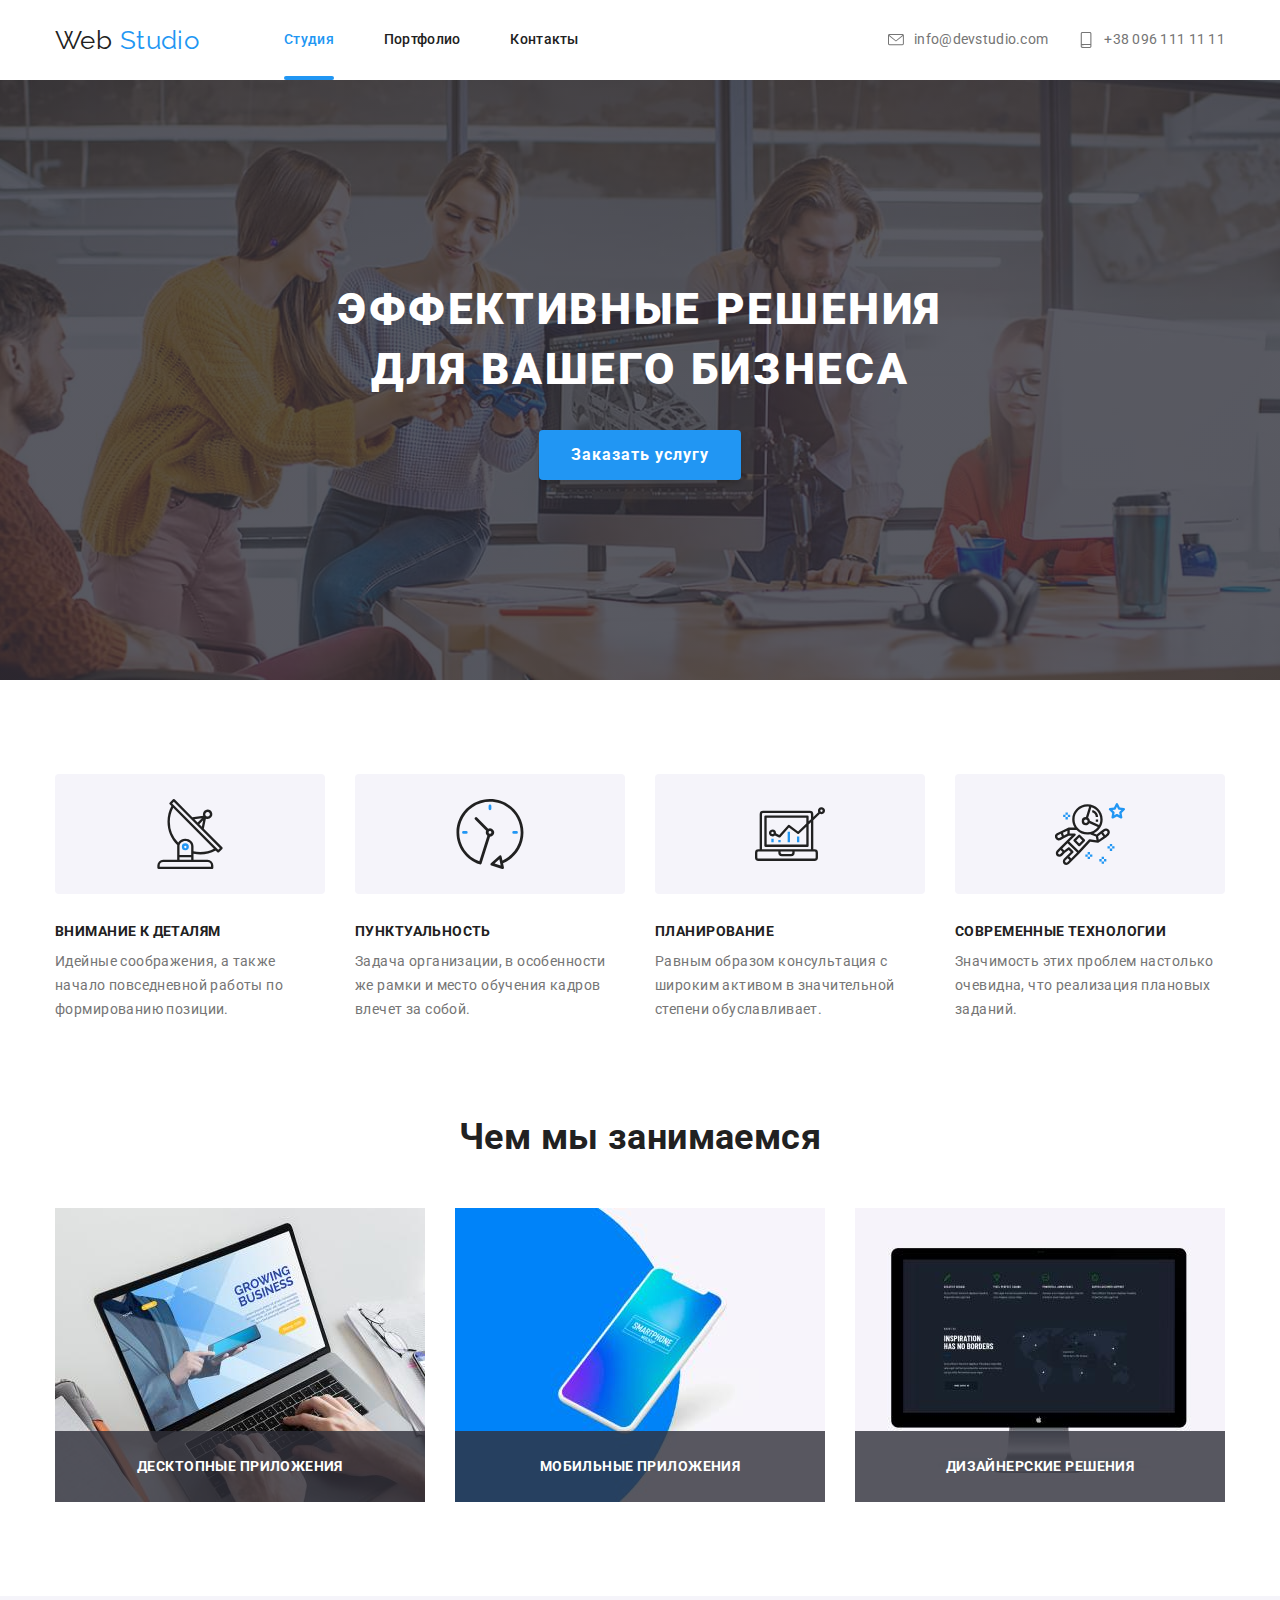
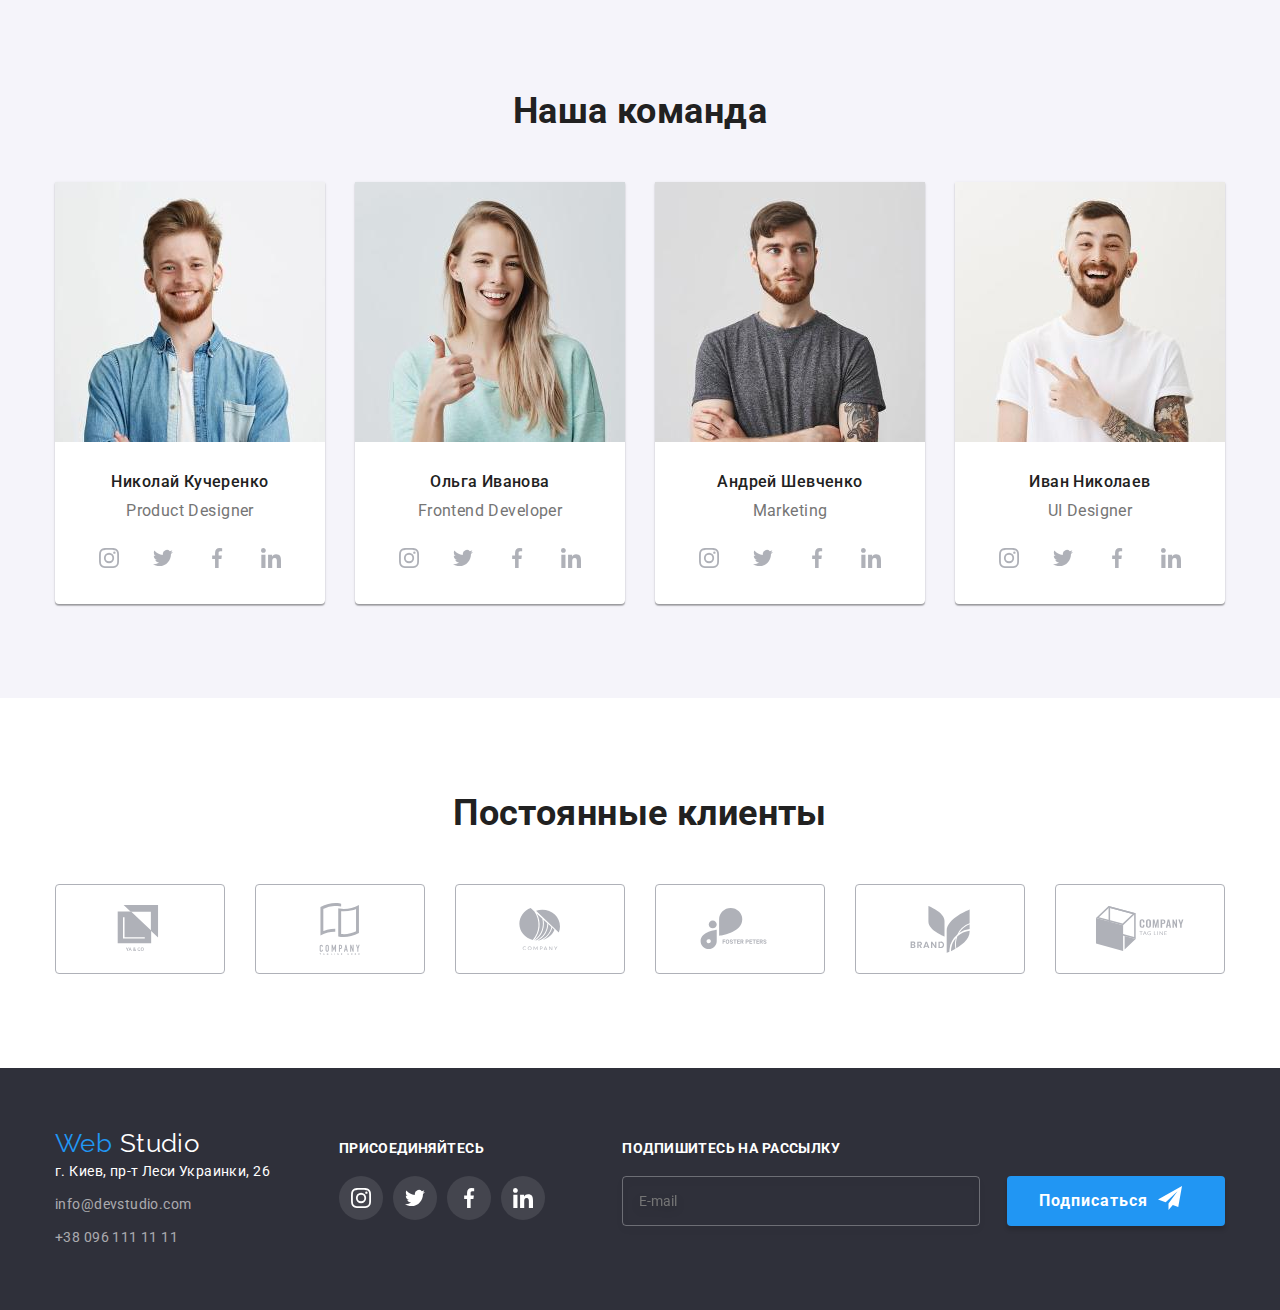
==== commit 56e8c45a: "small-reps" ====
--- a/index.html
+++ b/index.html
@@ -612,94 +612,95 @@
       </div>
     </footer>
     <!--Modal-->
-    <div data-modal class="modal-backgdrop">
+    <div data-modal class="modal-backgdrop is-hidden">
       <div class="modal-form-window">
         <button data-modal-close class="close-btn">
           <svg class="close-btn-icon" , width="18" , height="18">
             <use href="./images/sprite.svg#close-btn"></use>
           </svg>
         </button>
-          <form action="#" class="modal-form">
-            <h2 class="modal-form-header">
-              Оставьте свои данные, мы вам перезвоним
-            </h2>
-            <div class="modal-form-input-wrapper">
-              <input
+        <form action="#" class="modal-form">
+          <h2 class="modal-form-header">
+            Оставьте свои данные, мы вам перезвоним
+          </h2>
+          <div class="modal-form-input-wrapper">
+            <input
               class="modal-form-input"
-                type="text"
-                name="user-name"
-                id="user-name"
-                placeholder=" "
-                required
-              />
-              <label class="modal-form-label" for="user-name">Имя</label>
-              <svg class="modal-form-icon" , width="18" , height="18">
-                <use href="./images/sprite.svg#person-form"></use>
+              type="text"
+              name="user-name"
+              id="user-name"
+              placeholder=" "
+              required
+            />
+            <label class="modal-form-label" for="user-name">Имя</label>
+            <svg class="modal-form-icon" , width="18" , height="18">
+              <use href="./images/sprite.svg#person-form"></use>
+            </svg>
+          </div>
+          <div class="modal-form-input-wrapper">
+            <input
+              class="modal-form-input"
+              type="tel"
+              name="user-tel"
+              id="user-tel"
+              placeholder=" "
+              required
+            />
+            <label class="modal-form-label" for="user-tel">Телефон</label>
+            <svg class="modal-form-icon" , width="18" , height="18">
+              <use href="./images/sprite.svg#phone-form"></use>
+            </svg>
+          </div>
+          <div class="modal-form-input-wrapper">
+            <input
+              class="modal-form-input"
+              type="email"
+              name="user-email"
+              id="user-email"
+              placeholder=" "
+              required
+            />
+            <label class="modal-form-label" for="user-email">Почта</label>
+            <svg class="modal-form-icon" , width="18" , height="18">
+              <use href="./images/sprite.svg#email-form"></use>
+            </svg>
+          </div>
+          <div class="modal-form-input-wrapper-textarea">
+            <textarea
+              name="user-comment"
+              class="modal-user-comment"
+              id="modal-user-comment"
+              placeholder=" "
+            ></textarea>
+            <label class="comment-lable" for="modal-user-comment"
+              >Комментарий</label
+            >
+          </div>
+          <label class="modal-policy">
+            <input
+              class="modal-check-for-policy"
+              type="checkbox"
+              name="policy"
+              value="accept-policy"
+              required
+            />
+            <span class="modal-for-custom-checkbox">
+              <svg class="checked-policy-icon" , width="16" , height="15">
+                <use href="./images/sprite.svg#icon-check"></use>
               </svg>
-            </div>
-            <div class="modal-form-input-wrapper">
-              <input
-              class="modal-form-input"
-                type="tel"
-                name="user-tel"
-                id="user-tel"
-                placeholder=" "
-                required
-              />
-              <label class="modal-form-label" for="user-tel">Телефон</label>
-              <svg class="modal-form-icon" , width="18" , height="18">
-                <use href="./images/sprite.svg#phone-form"></use>
+            </span>
+            <span class="modal-for-custom-checkbox-unchecked">
+              <svg class="checked-policy-icon" , width="16" , height="15">
+                <use href="./images/sprite.svg#Vector"></use>
               </svg>
-            </div>
-            <div class="modal-form-input-wrapper">
-              <input
-              class="modal-form-input"
-                type="email"
-                name="user-email"
-                id="user-email"
-                placeholder=" "
-                required
-              />
-              <label class="modal-form-label" for="user-email">Почта</label>
-              <svg class="modal-form-icon" , width="18" , height="18">
-                <use href="./images/sprite.svg#email-form"></use>
-              </svg>
-            </div>
-            <div class="modal-form-input-wrapper-textarea">
-              <textarea
-                name="user-comment"
-                class="modal-user-comment"
-                id="modal-user-comment"
-                placeholder=" "
-              ></textarea>
-              <label class="comment-lable" for="modal-user-comment">Комментарий</label>
-            </div>
-            <label class="modal-policy">
-              <input
-                class="modal-check-for-policy"
-                type="checkbox"
-                name="policy"
-                value="accept-policy"
-                required
-              />
-              <span class="modal-for-custom-checkbox">
-                <svg class="checked-policy-icon" , width="16" , height="15">
-                  <use href="./images/sprite.svg#icon-check"></use>
-                </svg>
-              </span>
-              <span class="modal-for-custom-checkbox-unchecked">
-                <svg class="checked-policy-icon" , width="16" , height="15">
-                  <use href="./images/sprite.svg#Vector"></use>
-                </svg>
-              </span>
-              <span class="modal-for-custom-text"
-                >Соглашаюсь с рассылкой и принимаю
-                <a class="policy-link" href="#">Условия договора</a>
-              </span>
-            </label>
-            <button type="submit" class="modal-btn submit-btn">Отправить</button>
-          </form>
-        </button>
+            </span>
+            <span class="modal-for-custom-text"
+              >Соглашаюсь с рассылкой и принимаю
+              <a class="policy-link" href="#">Условия договора</a>
+            </span>
+          </label>
+          <button type="submit" class="modal-btn submit-btn">Отправить</button>
+        </form>
       </div>
     </div>
     <script src="./js/modal.js"></script>
--- a/css/style.css
+++ b/css/style.css
@@ -578,8 +578,9 @@
   background: rgba(0, 0, 0, 0.2);
 }
 
-.modal-backgdrop.is-hidden {
+.is-hidden {
   opacity: 0;
+  visibility: hidden;
   pointer-events: none;
 }
 
